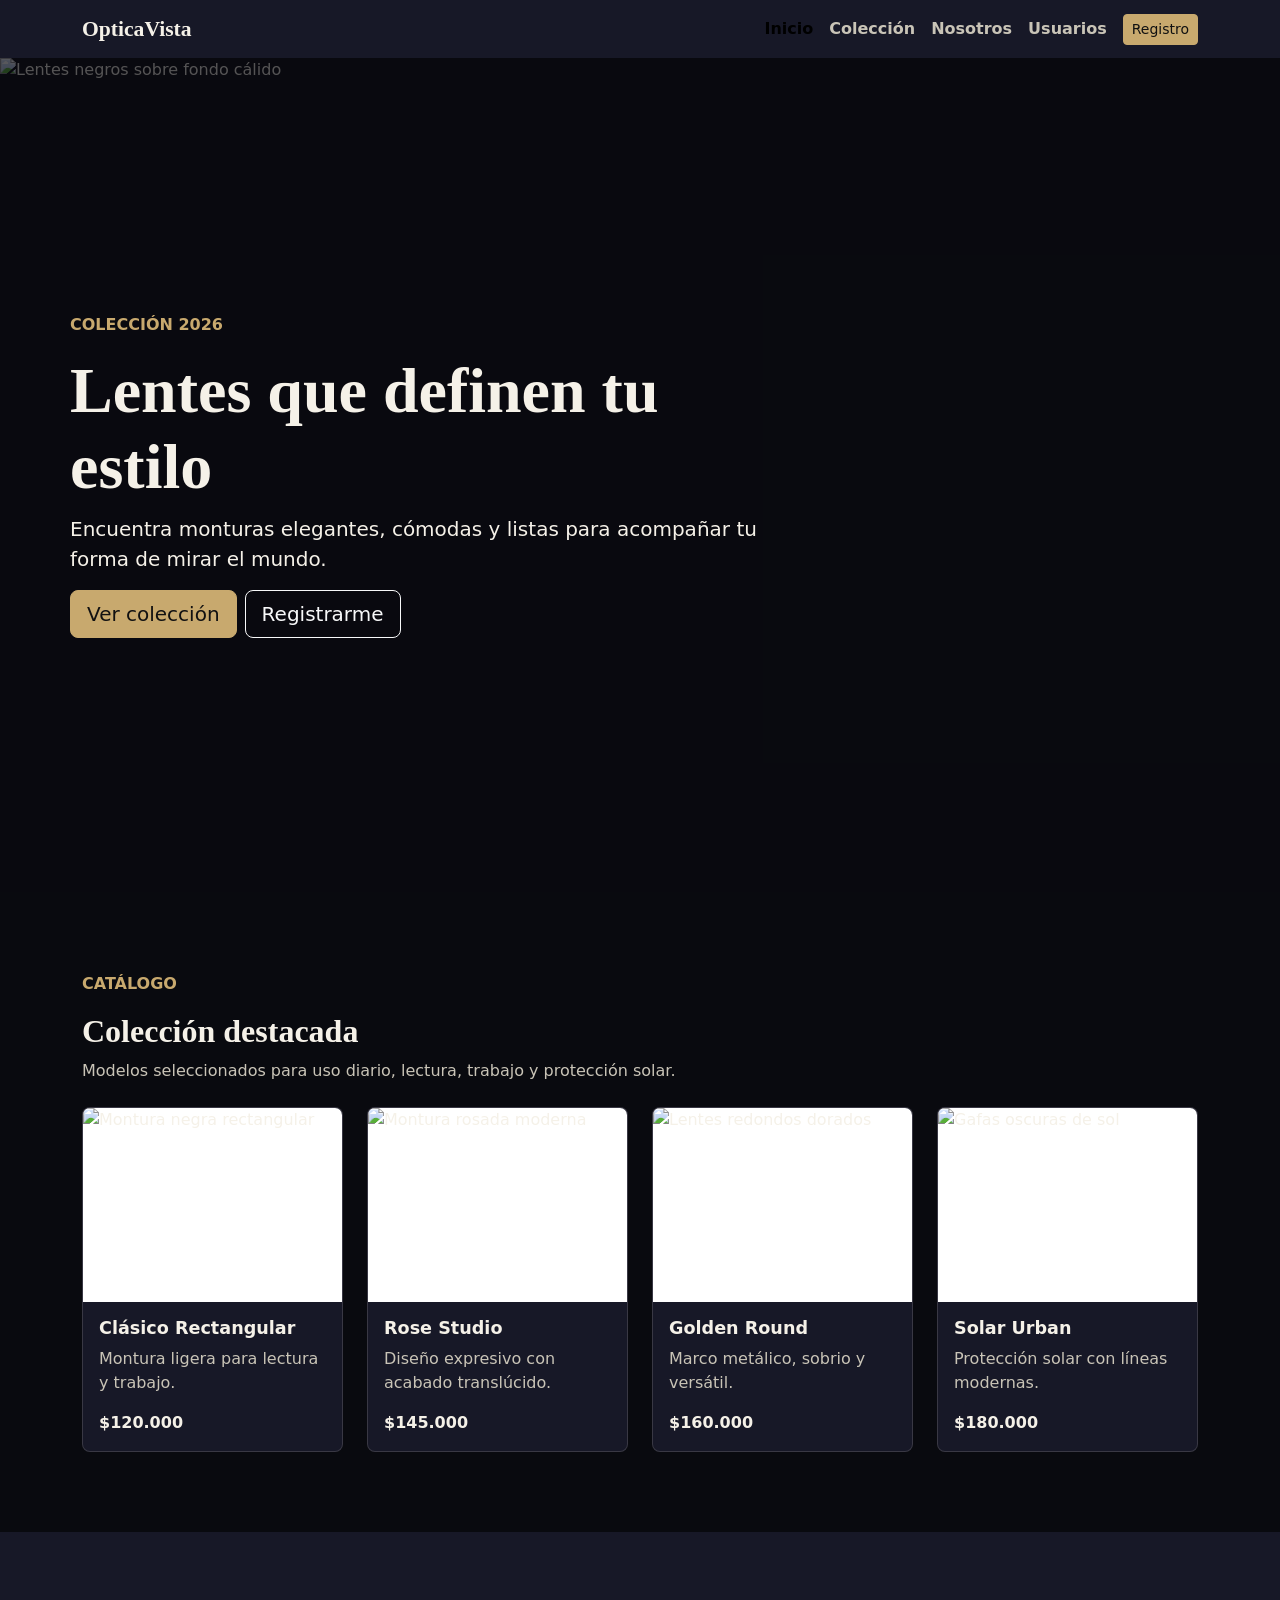
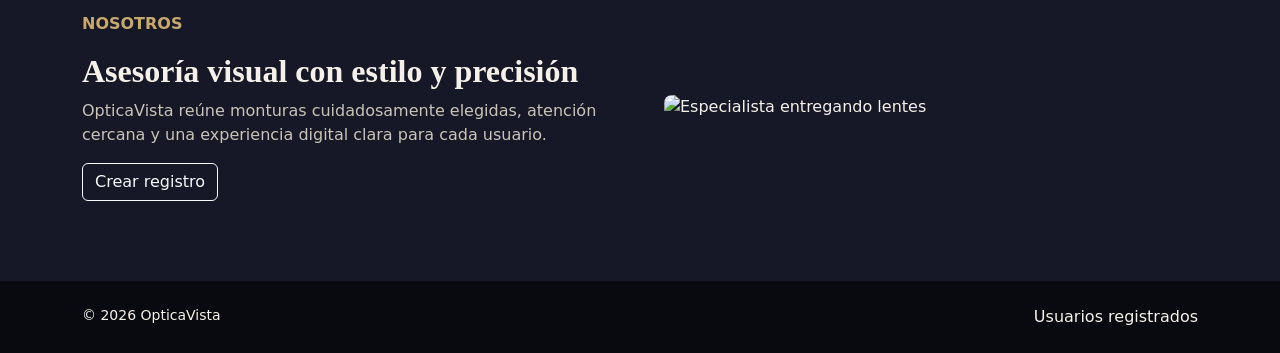
==== index.html @ 62238afc "feat: estructura base, modal de registro y lógica en localStorage" ====
<!doctype html>
<html lang="es">
<head>
  <meta charset="utf-8">
  <meta name="viewport" content="width=device-width, initial-scale=1">
  <meta name="description" content="OpticaVista: tienda web de lentes con registro de usuarios y catálogo 2026.">
  <meta name="keywords" content="óptica, lentes, gafas, monturas, registro">
  <meta name="author" content="OpticaVista">
  <title>OpticaVista | Lentes que definen tu estilo</title>
  <link href="https://cdn.jsdelivr.net/npm/bootstrap@5.3.2/dist/css/bootstrap.min.css" rel="stylesheet">
  <link rel="stylesheet" href="css/styles.css">
</head>
<body>
  <nav class="navbar navbar-expand-lg sticky-top" id="mainNav">
    <div class="container">
      <a class="navbar-brand" href="index.html">OpticaVista</a>
      <button class="navbar-toggler" type="button" data-bs-toggle="collapse" data-bs-target="#menu">
        <span class="navbar-toggler-icon"></span>
      </button>
      <div class="collapse navbar-collapse" id="menu">
        <ul class="navbar-nav ms-auto align-items-lg-center">
          <li class="nav-item"><a class="nav-link active" href="index.html">Inicio</a></li>
          <li class="nav-item"><a class="nav-link" href="#coleccion">Colección</a></li>
          <li class="nav-item"><a class="nav-link" href="#nosotros">Nosotros</a></li>
          <li class="nav-item"><a class="nav-link" href="usuarios.html" data-route="usuarios.html">Usuarios</a></li>
          <li class="nav-item ms-lg-2"><button class="btn btn-gold btn-sm" data-bs-toggle="modal" data-bs-target="#registroModal">Registro</button></li>
        </ul>
      </div>
    </div>
  </nav>

  <main>
    <section class="hero">
      <img src="/img/Lentes1.webp" alt="Lentes negros sobre fondo cálido">
      <div class="container hero-text">
        <p class="tag">Colección 2026</p>
        <h1 class="display-3 title">Lentes que definen tu estilo</h1>
        <p class="lead">Encuentra monturas elegantes, cómodas y listas para acompañar tu forma de mirar el mundo.</p>
        <div class="d-flex flex-wrap gap-2">
          <button id="verColeccionBtn" class="btn btn-gold btn-lg">Ver colección</button>
          <button class="btn btn-outline-light btn-lg" data-bs-toggle="modal" data-bs-target="#registroModal">Registrarme</button>
        </div>
      </div>
    </section>

    <section id="coleccion" class="section">
      <div class="container">
        <p class="tag">Catálogo</p>
        <h2 class="title">Colección destacada</h2>
        <p class="muted mb-4">Modelos seleccionados para uso diario, lectura, trabajo y protección solar.</p>
        <div class="row g-4">
          <div class="col-md-6 col-lg-3">
            <article class="card product">
              <img src="/img/Lentes3.webp" alt="Montura negra rectangular">
              <div class="card-body"><h3>Clásico Rectangular</h3><p>Montura ligera para lectura y trabajo.</p><b>$120.000</b></div>
            </article>
          </div>
          <div class="col-md-6 col-lg-3">
            <article class="card product">
              <img src="/img/Lentes4.webp" alt="Montura rosada moderna">
              <div class="card-body"><h3>Rose Studio</h3><p>Diseño expresivo con acabado translúcido.</p><b>$145.000</b></div>
            </article>
          </div>
          <div class="col-md-6 col-lg-3">
            <article class="card product">
              <img src="/img/Lentes5.webp" alt="Lentes redondos dorados">
              <div class="card-body"><h3>Golden Round</h3><p>Marco metálico, sobrio y versátil.</p><b>$160.000</b></div>
            </article>
          </div>
          <div class="col-md-6 col-lg-3">
            <article class="card product">
              <img src="/img/Lentes7.webp" alt="Gafas oscuras de sol">
              <div class="card-body"><h3>Solar Urban</h3><p>Protección solar con líneas modernas.</p><b>$180.000</b></div>
            </article>
          </div>
        </div>
      </div>
    </section>

    <section id="nosotros" class="section section-alt">
      <div class="container">
        <div class="row align-items-center g-5">
          <div class="col-lg-6">
            <p class="tag">Nosotros</p>
            <h2 class="title">Asesoría visual con estilo y precisión</h2>
            <p class="muted">OpticaVista reúne monturas cuidadosamente elegidas, atención cercana y una experiencia digital clara para cada usuario.</p>
            <button class="btn btn-outline-light" data-bs-toggle="modal" data-bs-target="#registroModal">Crear registro</button>
          </div>
          <div class="col-lg-6"><img src="/img/Lentes6.webp" alt="Especialista entregando lentes" class="rounded-img"></div>
        </div>
      </div>
    </section>
  </main>

  <footer class="py-4">
    <div class="container d-flex justify-content-between gap-3 flex-wrap">
      <small>&copy; 2026 OpticaVista</small>
      <a href="usuarios.html" data-route="usuarios.html">Usuarios registrados</a>
    </div>
  </footer>

  <div class="modal fade" id="registroModal" tabindex="-1">
    <div class="modal-dialog modal-dialog-centered">
      <div class="modal-content">
        <div class="modal-header">
          <h2 class="h5 modal-title">Registro de cliente</h2>
          <button class="btn-close btn-close-white" data-bs-dismiss="modal"></button>
        </div>
        <form id="registroForm" novalidate>
          <div class="modal-body">
            <label class="form-label" for="nombre">Nombre completo</label>
            <input class="form-control mb-1" id="nombre" autocomplete="name"><div class="invalid-feedback mb-2" id="error-nombre"></div>

            <label class="form-label" for="email">Correo electrónico</label>
            <input class="form-control mb-1" id="email" type="email" autocomplete="email"><div class="invalid-feedback mb-2" id="error-email"></div>

            <label class="form-label" for="telefono">Teléfono</label>
            <input class="form-control mb-1" id="telefono" inputmode="numeric" autocomplete="tel"><div class="invalid-feedback mb-2" id="error-telefono"></div>

            <label class="form-label" for="ciudad">Ciudad</label>
            <input class="form-control mb-1" id="ciudad" autocomplete="address-level2"><div class="invalid-feedback mb-2" id="error-ciudad"></div>

            <label class="form-label" for="contrasena">Contraseña</label>
            <input class="form-control mb-1" id="contrasena" type="password"><div class="invalid-feedback" id="error-contrasena"></div>
          </div>
          <div class="modal-footer">
            <button class="btn btn-secondary" type="button" data-bs-dismiss="modal">Cancelar</button>
            <button class="btn btn-gold" id="registrarBtn" type="submit">Registrar</button>
          </div>
        </form>
      </div>
    </div>
  </div>

  <script src="https://cdn.jsdelivr.net/npm/bootstrap@5.3.2/dist/js/bootstrap.bundle.min.js"></script>
  <script src="js/app.js"></script>
</body>
</html>
---- css/styles.css ----
:root {
  --bg: #090a0f;
  --panel: #171827;
  --text: #f5f1e8;
  --muted: #c9c4b7;
  --gold: #c8a96e;
  --line: rgba(245, 241, 232, .15);
}

body {
  margin: 0;
  overflow-x: hidden;
  background: var(--bg);
  color: var(--text);
  font-family: system-ui, sans-serif;
}

a { color: inherit; text-decoration: none; }
.title { font-family: Georgia, serif; font-weight: 700; }
.muted { color: var(--muted); }
.tag { color: var(--gold); font-weight: 700; text-transform: uppercase; }

#mainNav, .modal-content, .product, .table-box, .empty {
  background: var(--panel);
  border-color: var(--line);
  color: var(--text);
}

.navbar-brand, .nav-link:hover, .nav-link.active { color: var(--text); }
.navbar-brand { font-family: Georgia, serif; font-size: 1.35rem; font-weight: 700; }
.nav-link { color: var(--muted); font-weight: 600; }
.navbar-toggler-icon { filter: invert(1); }

.btn-gold {
  background: var(--gold);
  border-color: var(--gold);
  color: #111;
}

.hero {
  position: relative;
  min-height: calc(100vh - 66px);
  display: grid;
  place-items: center;
  overflow: hidden;
}
.hero::after {
  content: "";
  position: absolute;
  inset: 0;
  background: rgba(9, 10, 15, .68);
}
.hero img {
  position: absolute;
  inset: 0;
  width: 100%;
  height: 100%;
  object-fit: cover;
}
.hero-text {
  position: relative;
  z-index: 1;
  padding: 5rem 0;
}
.hero h1, .hero .lead { max-width: 720px; }

.section { padding: 5rem 0; }
.section-alt { background: var(--panel); }

.product {
  height: 100%;
  overflow: hidden;
  border: 1px solid var(--line);
  border-radius: 8px;
}
.product img {
  width: 100%;
  aspect-ratio: 4 / 3;
  object-fit: cover;
  background: white;
}
.product h3 { font-size: 1.1rem; font-weight: 700; }
.product p { color: var(--muted); }

.rounded-img, .empty img {
  width: 100%;
  border-radius: 8px;
}

footer, .modal-header, .modal-footer { border-color: var(--line); }
.form-control { background: #f8f6f0; }

.page-head {
  display: flex;
  justify-content: space-between;
  gap: 1rem;
  margin-bottom: 2rem;
}
.table-box, .empty {
  border: 1px solid var(--line);
  border-radius: 8px;
  overflow: hidden;
}
.table { min-width: 720px; }
.table-dark {
  --bs-table-bg: var(--panel);
  --bs-table-striped-bg: #222631;
  --bs-table-border-color: var(--line);
}
.empty {
  display: grid;
  grid-template-columns: 320px 1fr;
  align-items: center;
  gap: 2rem;
  padding: 2rem;
}
.empty img {
  aspect-ratio: 16 / 10;
  object-fit: cover;
}
.empty h2 { font-size: 1.45rem; }

@media (max-width: 767px) {
  .hero { min-height: 78vh; }
  .hero-text, .section { padding: 3rem 0; }
  .hero h1 { font-size: 2.3rem; }
  .page-head, .hero .d-flex { flex-direction: column; }
  .page-head .btn, .hero .btn { width: 100%; }
  .empty { grid-template-columns: 1fr; padding: 1.25rem; }
}
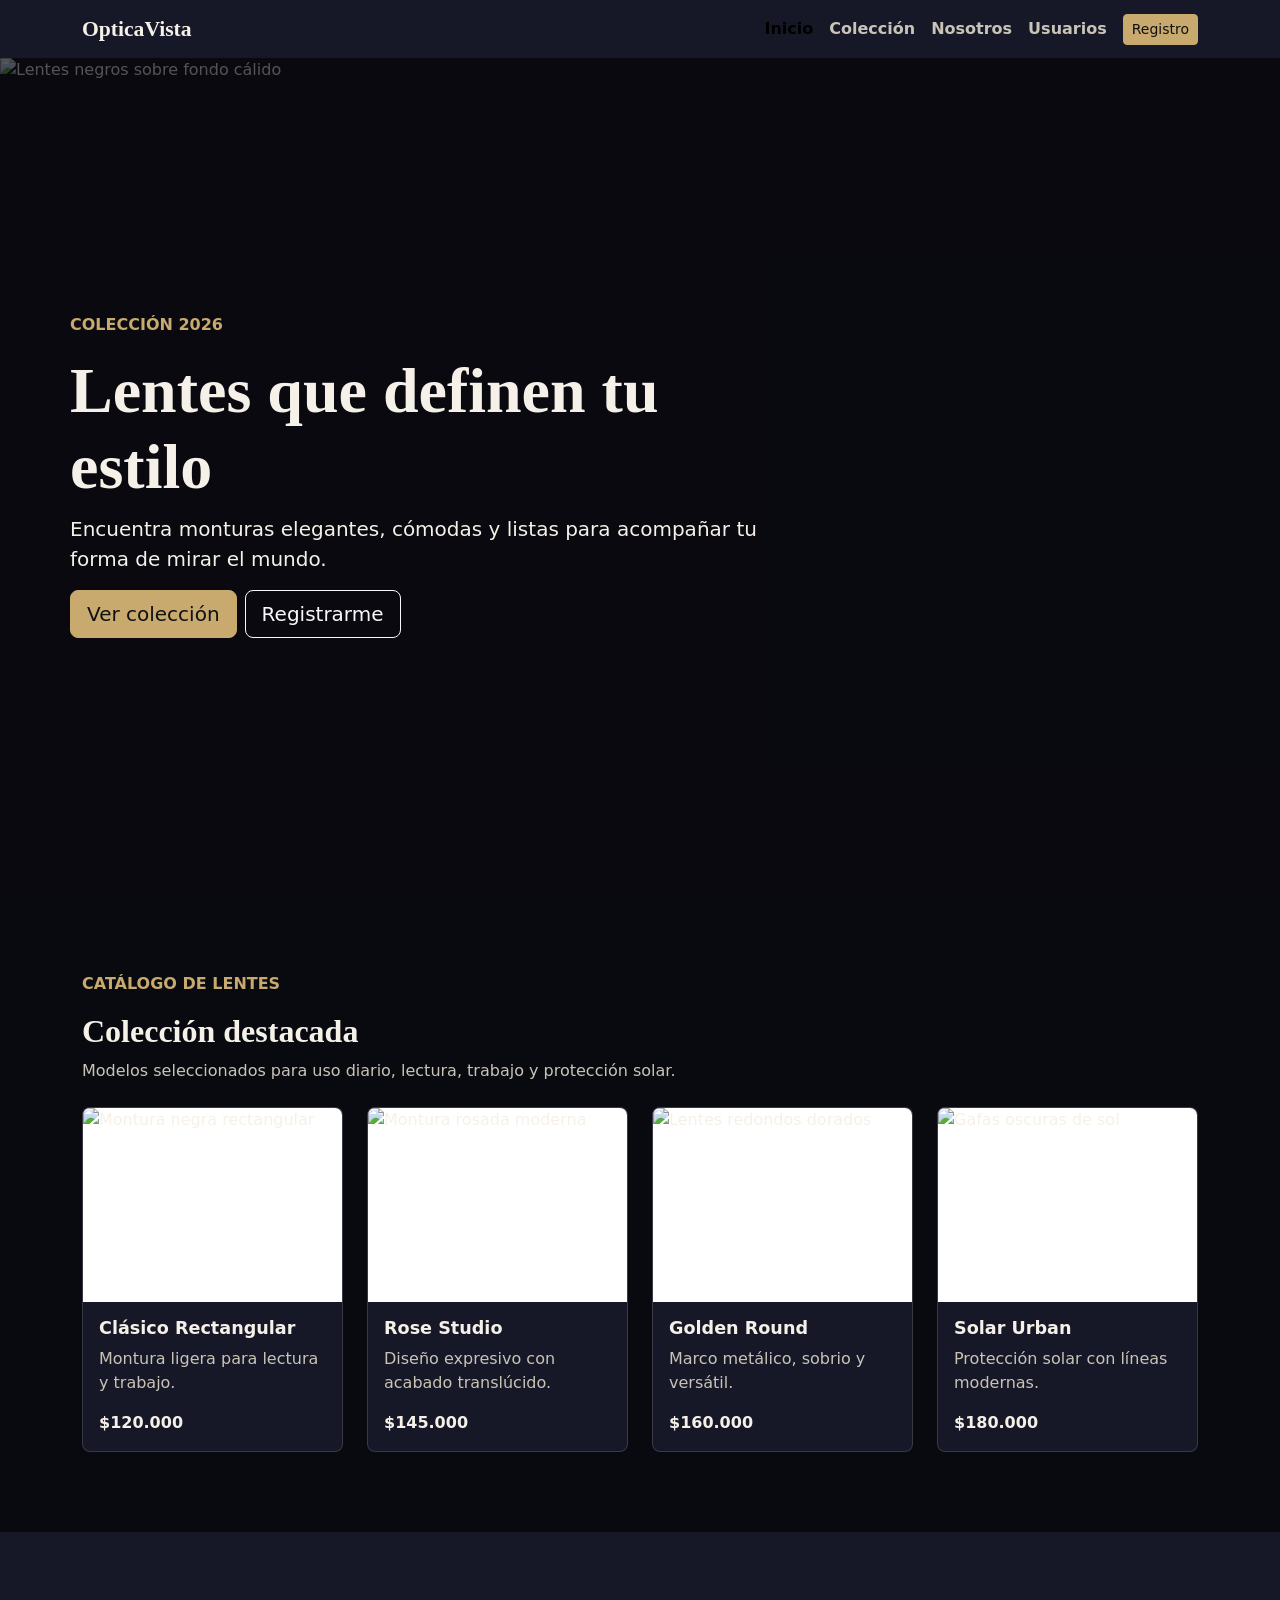
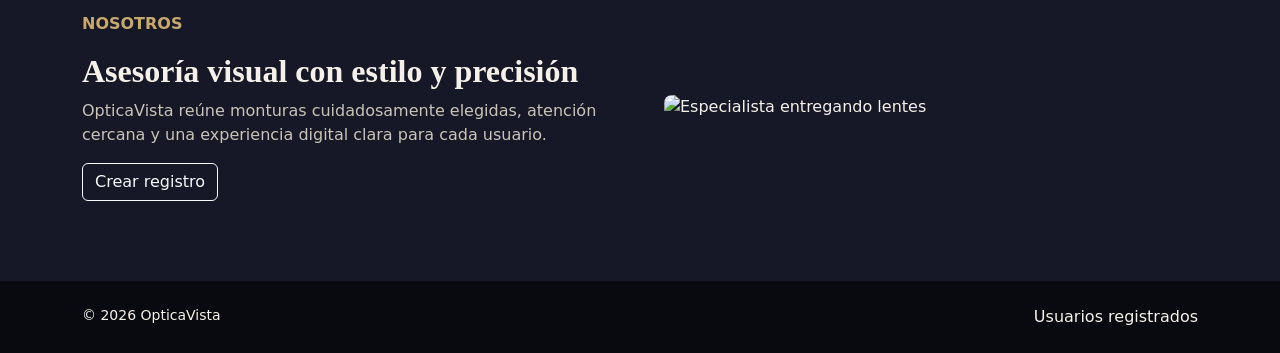
==== commit 34666771: "fix: accesibilidad navbar - añadir atributos ARIA" ====
--- a/index.html
+++ b/index.html
@@ -14,7 +14,7 @@
   <nav class="navbar navbar-expand-lg sticky-top" id="mainNav">
     <div class="container">
       <a class="navbar-brand" href="index.html">OpticaVista</a>
-      <button class="navbar-toggler" type="button" data-bs-toggle="collapse" data-bs-target="#menu">
+      <button class="navbar-toggler" type="button" data-bs-toggle="collapse" data-bs-target="#menu" aria-controls="menu" aria-expanded="false" aria-label="Alternar navegación">
         <span class="navbar-toggler-icon"></span>
       </button>
       <div class="collapse navbar-collapse" id="menu">
@@ -45,7 +45,7 @@
 
     <section id="coleccion" class="section">
       <div class="container">
-        <p class="tag">Catálogo</p>
+        <p class="tag">Catálogo de Lentes</p>
         <h2 class="title">Colección destacada</h2>
         <p class="muted mb-4">Modelos seleccionados para uso diario, lectura, trabajo y protección solar.</p>
         <div class="row g-4">
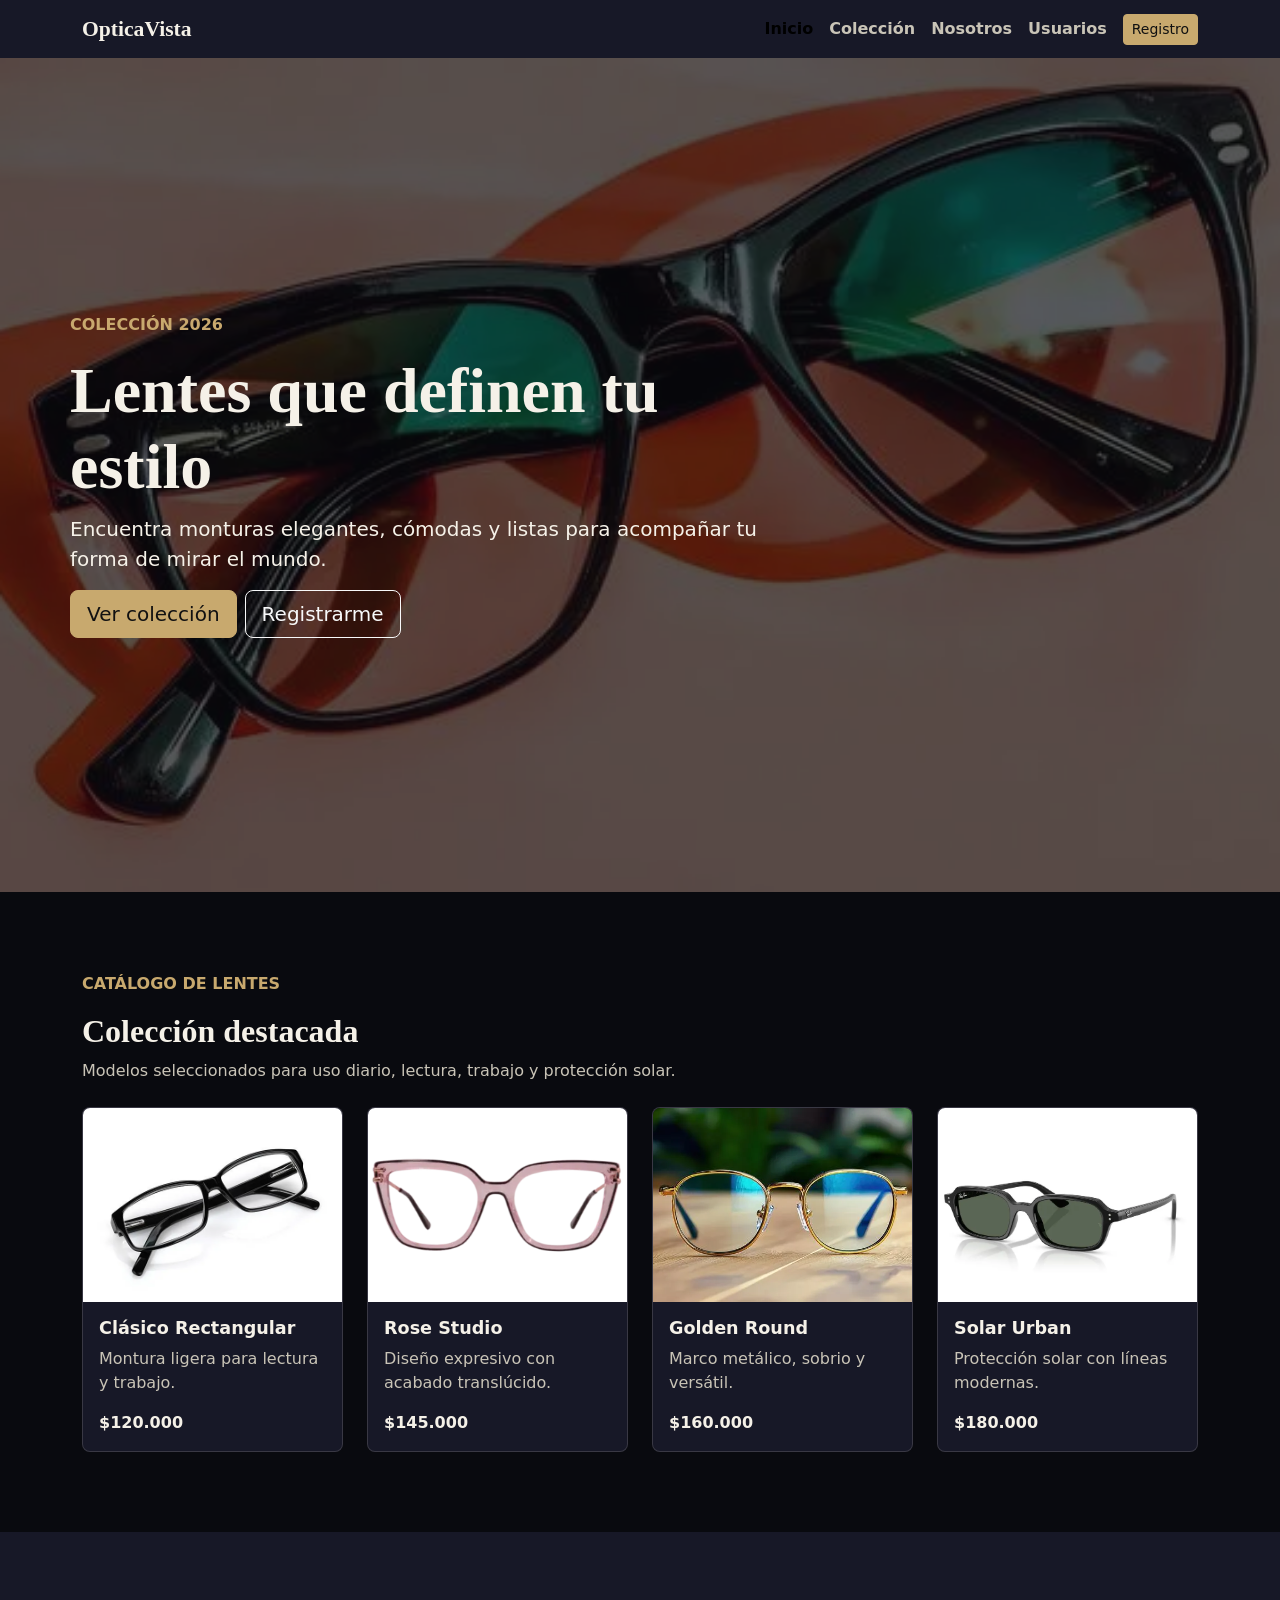
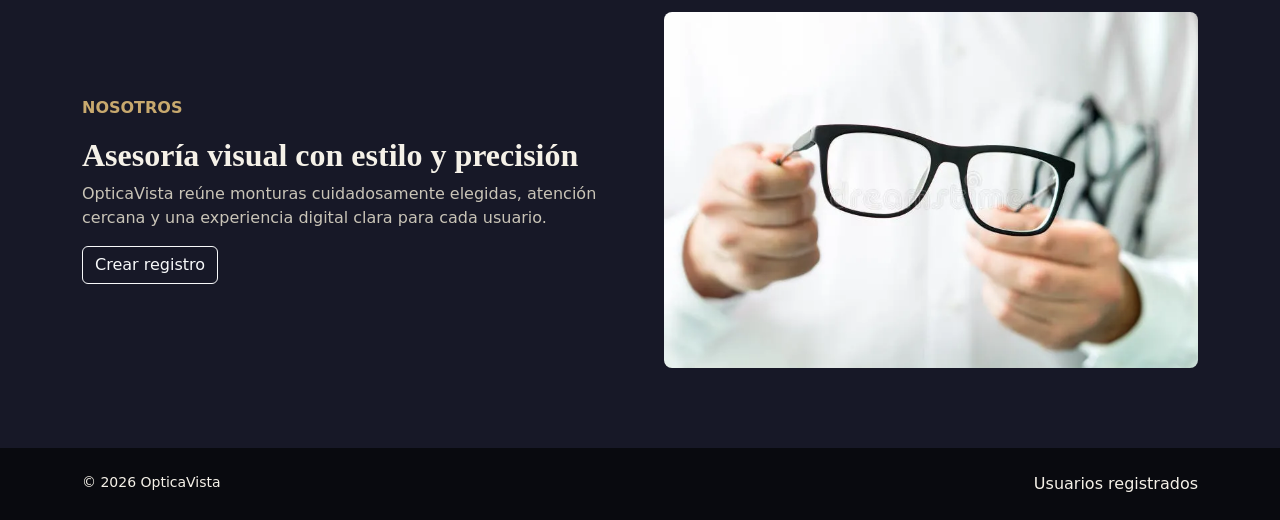
==== commit de488d42: "fix: corregir rutas de imágenes a carpeta Img (case-sensitive) para despliegue en Vercel" ====
--- a/index.html
+++ b/index.html
@@ -31,7 +31,7 @@
 
   <main>
     <section class="hero">
-      <img src="/img/Lentes1.webp" alt="Lentes negros sobre fondo cálido">
+      <img src="Img/Lentes1.webp" alt="Lentes negros sobre fondo cálido">
       <div class="container hero-text">
         <p class="tag">Colección 2026</p>
         <h1 class="display-3 title">Lentes que definen tu estilo</h1>
@@ -51,25 +51,25 @@
         <div class="row g-4">
           <div class="col-md-6 col-lg-3">
             <article class="card product">
-              <img src="/img/Lentes3.webp" alt="Montura negra rectangular">
+              <img src="Img/Lentes3.webp" alt="Montura negra rectangular">
               <div class="card-body"><h3>Clásico Rectangular</h3><p>Montura ligera para lectura y trabajo.</p><b>$120.000</b></div>
             </article>
           </div>
           <div class="col-md-6 col-lg-3">
             <article class="card product">
-              <img src="/img/Lentes4.webp" alt="Montura rosada moderna">
+              <img src="Img/Lentes4.webp" alt="Montura rosada moderna">
               <div class="card-body"><h3>Rose Studio</h3><p>Diseño expresivo con acabado translúcido.</p><b>$145.000</b></div>
             </article>
           </div>
           <div class="col-md-6 col-lg-3">
             <article class="card product">
-              <img src="/img/Lentes5.webp" alt="Lentes redondos dorados">
+              <img src="Img/Lentes5.webp" alt="Lentes redondos dorados">
               <div class="card-body"><h3>Golden Round</h3><p>Marco metálico, sobrio y versátil.</p><b>$160.000</b></div>
             </article>
           </div>
           <div class="col-md-6 col-lg-3">
             <article class="card product">
-              <img src="/img/Lentes7.webp" alt="Gafas oscuras de sol">
+              <img src="Img/Lentes7.webp" alt="Gafas oscuras de sol">
               <div class="card-body"><h3>Solar Urban</h3><p>Protección solar con líneas modernas.</p><b>$180.000</b></div>
             </article>
           </div>
@@ -86,7 +86,7 @@
             <p class="muted">OpticaVista reúne monturas cuidadosamente elegidas, atención cercana y una experiencia digital clara para cada usuario.</p>
             <button class="btn btn-outline-light" data-bs-toggle="modal" data-bs-target="#registroModal">Crear registro</button>
           </div>
-          <div class="col-lg-6"><img src="/img/Lentes6.webp" alt="Especialista entregando lentes" class="rounded-img"></div>
+          <div class="col-lg-6"><img src="Img/Lentes6.webp" alt="Especialista entregando lentes" class="rounded-img"></div>
         </div>
       </div>
     </section>
